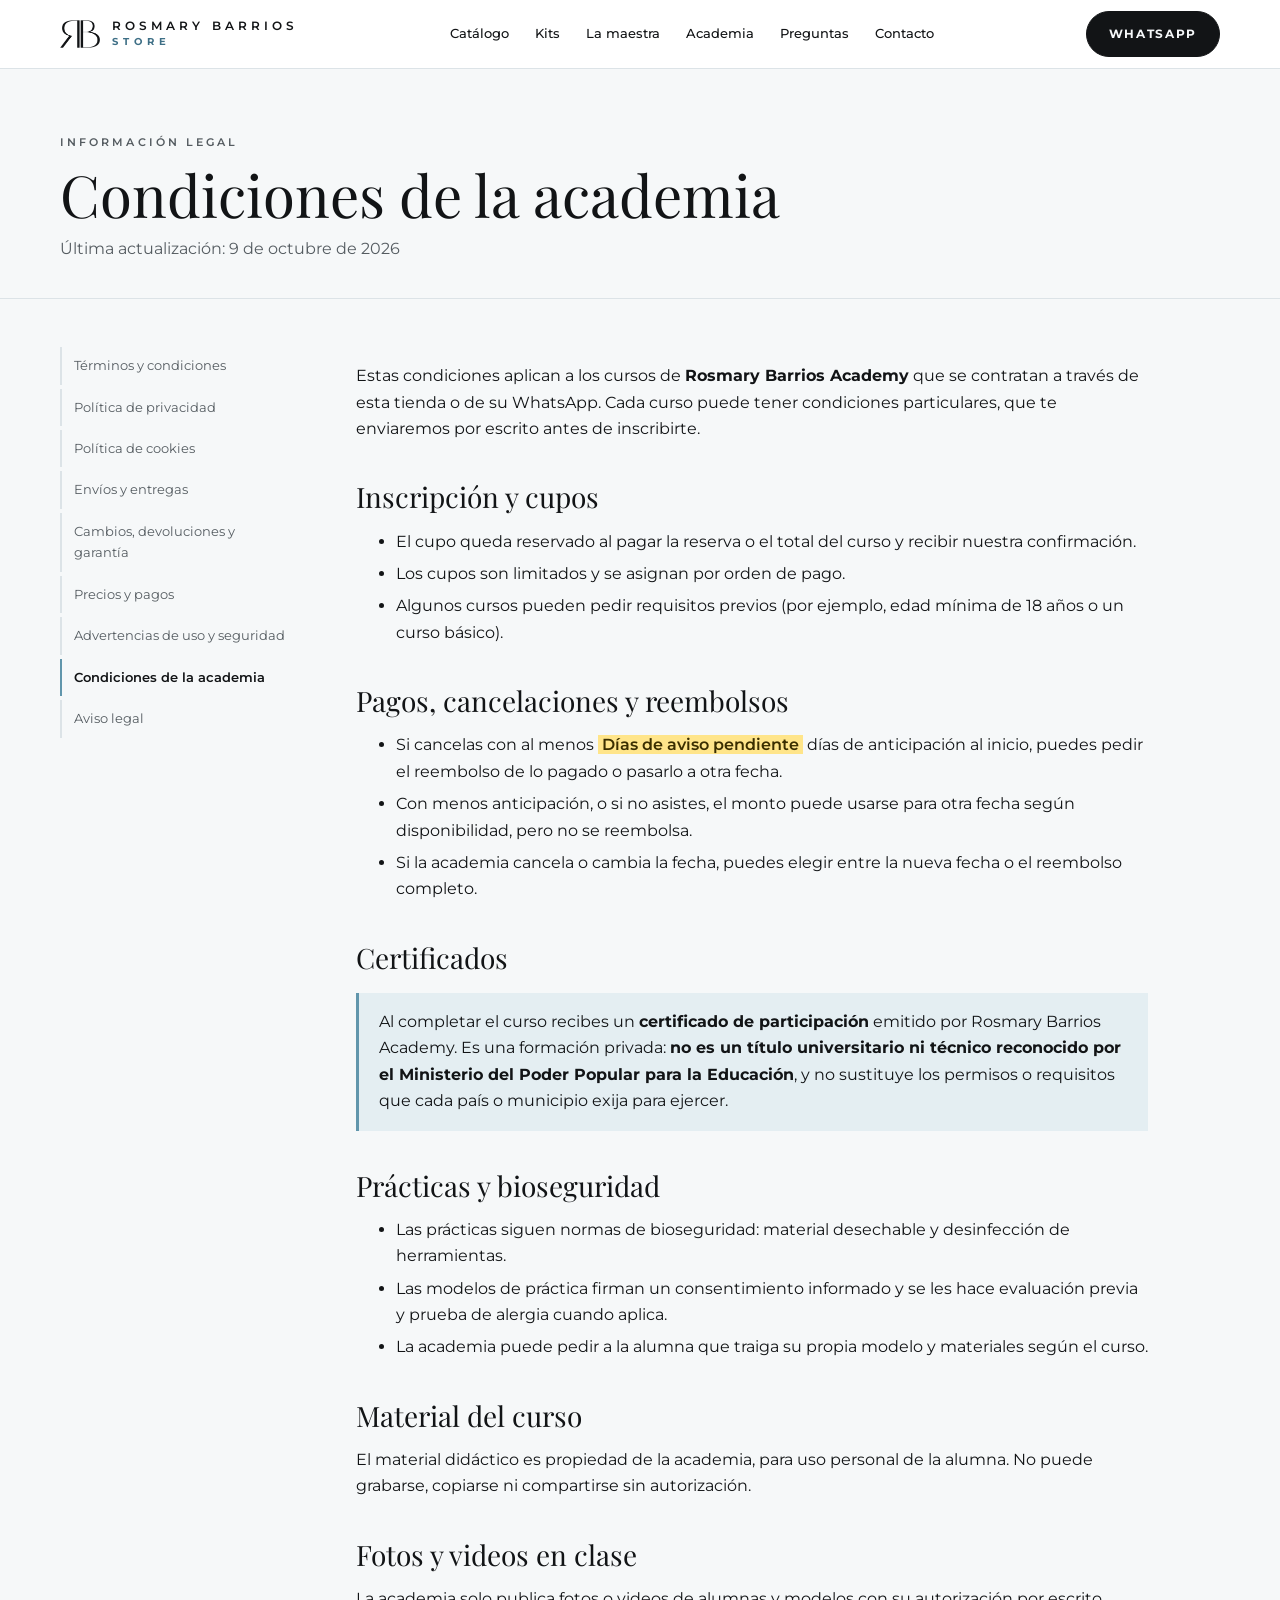
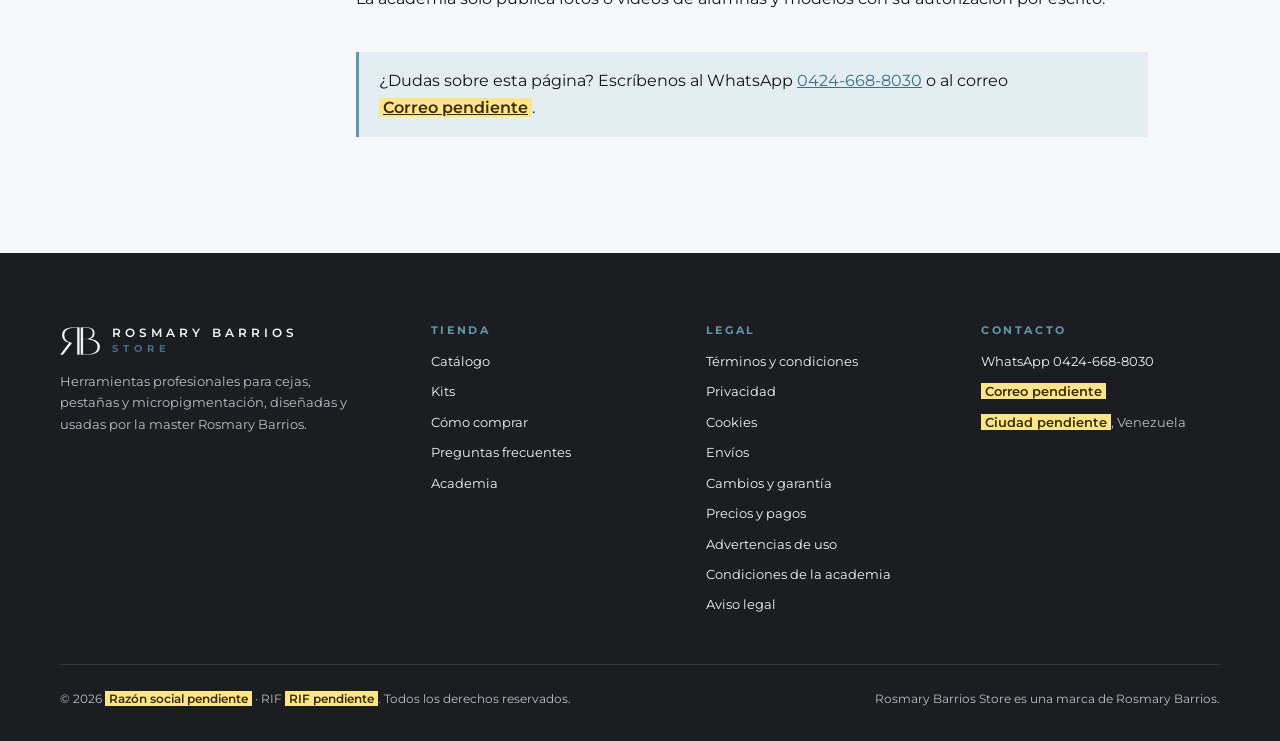
==== legal/academia.html @ 95656ee0 "Rediseño profesional de la tienda con páginas legales Secciones nuevas (kits, academia, preguntas fr" ====
<!doctype html>
<html lang="es-VE">
<head>
<meta charset="utf-8">
<meta name="viewport" content="width=device-width,initial-scale=1,viewport-fit=cover">
<title>Condiciones de la academia · Rosmary Barrios Store</title>
<meta name="description" content="Condiciones de inscripción, pago, cancelación y certificación de Rosmary Barrios Academy.">
<link rel="canonical" href="https://rosmarybarriosstore.vercel.app/legal/academia.html">
<meta name="theme-color" content="#1C1D20">
<link rel="icon" type="image/png" href="../favicon.png">
<link rel="apple-touch-icon" href="../apple-touch-icon.png">
<link rel="preconnect" href="https://fonts.googleapis.com"><link rel="preconnect" href="https://fonts.gstatic.com" crossorigin>
<link rel="stylesheet" href="https://fonts.googleapis.com/css2?family=Montserrat:wght@400;500;600;700&family=Playfair+Display:ital,wght@0,400;0,500;1,400&display=swap">
<link rel="stylesheet" href="../assets/css/site.css">
</head>
<body>
<a class="skip" href="#main">Saltar al contenido</a>
<header class="top"><div class="wrap">
<a class="brand" href="../index.html" aria-label="Rosmary Barrios Store, inicio"><span class="mono" aria-hidden="true"></span><span class="brand-text"><b>ROSMARY BARRIOS</b><small>STORE</small></span></a>
<nav class="menu" aria-label="Secciones"><a href="../index.html#catalogo">Catálogo</a><a href="../index.html#kits">Kits</a><a href="../index.html#maestra">La maestra</a><a href="../index.html#academia">Academia</a><a href="../index.html#preguntas">Preguntas</a><a href="../index.html#contacto">Contacto</a></nav>
<div class="top-actions"><a class="btn btn-solid" href="https://wa.me/584246688030" target="_blank" rel="noopener">WhatsApp</a>
<button type="button" class="icon-btn burger" aria-expanded="false" aria-controls="mobile-nav" aria-label="Abrir menú"><span></span></button></div>
</div></header>
<nav class="mobile-nav" id="mobile-nav" aria-label="Menú"><a href="../index.html#catalogo">Catálogo</a><a href="../index.html#kits">Kits</a><a href="../index.html#maestra">La maestra</a><a href="../index.html#academia">Academia</a><a href="../index.html#preguntas">Preguntas</a><a href="../index.html#contacto">Contacto</a><a href="https://wa.me/584246688030" target="_blank" rel="noopener">WhatsApp</a><p class="mn-foot">0424-668-8030 · Envíos a toda Venezuela</p></nav>
<main id="main">
<div class="legal-hero"><div class="wrap"><p class="eyebrow">Información legal</p><h1>Condiciones de la academia</h1><p>Última actualización: <span data-b="actualizado" data-label="Fecha"></span></p></div></div>
<div class="wrap legal-layout">
<nav class="legal-nav" aria-label="Páginas legales"><a href="terminos.html">Términos y condiciones</a><a href="privacidad.html">Política de privacidad</a><a href="cookies.html">Política de cookies</a><a href="envios.html">Envíos y entregas</a><a href="devoluciones.html">Cambios, devoluciones y garantía</a><a href="pagos.html">Precios y pagos</a><a href="advertencias.html">Advertencias de uso y seguridad</a><a href="academia.html" aria-current="page">Condiciones de la academia</a><a href="aviso-legal.html">Aviso legal</a></nav>
<article class="legal-body">

<p>Estas condiciones aplican a los cursos de <b>Rosmary Barrios Academy</b> que se contratan a través de esta tienda o de su WhatsApp. Cada curso puede tener condiciones particulares, que te enviaremos por escrito antes de inscribirte.</p>
<h2>Inscripción y cupos</h2>
<ul>
<li>El cupo queda reservado al pagar la reserva o el total del curso y recibir nuestra confirmación.</li>
<li>Los cupos son limitados y se asignan por orden de pago.</li>
<li>Algunos cursos pueden pedir requisitos previos (por ejemplo, edad mínima de 18 años o un curso básico).</li>
</ul>
<h2>Pagos, cancelaciones y reembolsos</h2>
<ul>
<li>Si cancelas con al menos <span data-b="diasAcademiaReembolso" data-label="Días de aviso"></span> días de anticipación al inicio, puedes pedir el reembolso de lo pagado o pasarlo a otra fecha.</li>
<li>Con menos anticipación, o si no asistes, el monto puede usarse para otra fecha según disponibilidad, pero no se reembolsa.</li>
<li>Si la academia cancela o cambia la fecha, puedes elegir entre la nueva fecha o el reembolso completo.</li>
</ul>
<h2>Certificados</h2>
<div class="callout"><p style="margin:0">Al completar el curso recibes un <b>certificado de participación</b> emitido por Rosmary Barrios Academy. Es una formación privada: <b>no es un título universitario ni técnico reconocido por el Ministerio del Poder Popular para la Educación</b>, y no sustituye los permisos o requisitos que cada país o municipio exija para ejercer.</p></div>
<h2>Prácticas y bioseguridad</h2>
<ul>
<li>Las prácticas siguen normas de bioseguridad: material desechable y desinfección de herramientas.</li>
<li>Las modelos de práctica firman un consentimiento informado y se les hace evaluación previa y prueba de alergia cuando aplica.</li>
<li>La academia puede pedir a la alumna que traiga su propia modelo y materiales según el curso.</li>
</ul>
<h2>Material del curso</h2>
<p>El material didáctico es propiedad de la academia, para uso personal de la alumna. No puede grabarse, copiarse ni compartirse sin autorización.</p>
<h2>Fotos y videos en clase</h2>
<p>La academia solo publica fotos o videos de alumnas y modelos con su autorización por escrito.</p>

<div class="callout" style="margin-top:40px"><p style="margin:0">¿Dudas sobre esta página? Escríbenos al WhatsApp <a href="https://wa.me/584246688030" target="_blank" rel="noopener">0424-668-8030</a> o al correo <a data-b="correo" data-label="Correo" href="#"></a>.</p></div>
</article>
</div>
</main>
<footer class="site"><div class="wrap">
<div class="fgrid">
<div class="fbrand"><a class="brand" href="../index.html" style="color:var(--studio-ink)"><span class="mono" aria-hidden="true"></span><span><b>ROSMARY BARRIOS</b><small>STORE</small></span></a>
<p>Herramientas profesionales para cejas, pestañas y micropigmentación, diseñadas y usadas por la master Rosmary Barrios.</p></div>
<div><h3>Tienda</h3><ul><li><a href="../index.html#catalogo">Catálogo</a></li><li><a href="../index.html#kits">Kits</a></li><li><a href="../index.html#comprar">Cómo comprar</a></li><li><a href="../index.html#preguntas">Preguntas frecuentes</a></li><li><a href="https://rosmarybarriosacademy.com" target="_blank" rel="noopener">Academia</a></li></ul></div>
<div><h3>Legal</h3><ul><li><a href="../legal/terminos.html">Términos y condiciones</a></li><li><a href="../legal/privacidad.html">Privacidad</a></li><li><a href="../legal/cookies.html">Cookies</a></li><li><a href="../legal/envios.html">Envíos</a></li><li><a href="../legal/devoluciones.html">Cambios y garantía</a></li><li><a href="../legal/pagos.html">Precios y pagos</a></li><li><a href="../legal/advertencias.html">Advertencias de uso</a></li><li><a href="../legal/academia.html">Condiciones de la academia</a></li><li><a href="../legal/aviso-legal.html">Aviso legal</a></li></ul></div>
<div><h3>Contacto</h3><ul><li><a href="https://wa.me/584246688030" target="_blank" rel="noopener">WhatsApp 0424-668-8030</a></li><li><a data-b="correo" data-label="Correo" href="#"></a></li><li data-if="instagram"><a data-b="instagram" href="#"></a></li><li data-if="horario"><span data-b="horario" data-label="Horario"></span></li><li><span data-b="ciudad" data-label="Ciudad"></span>, Venezuela</li></ul></div>
</div>
<div class="flegal"><span>© <span data-year></span> <span data-b="razonSocial" data-label="Razón social"></span> · RIF <span data-b="rif" data-label="RIF"></span>. Todos los derechos reservados.</span><span>Rosmary Barrios Store es una marca de Rosmary Barrios.</span></div>
</div></footer>
<script src="../assets/js/site.js"></script>
</body>
</html>
---- assets/css/site.css ----
/* Rosmary Barrios Store · estilos compartidos (tienda + páginas legales) */
:root {
  --bg: #F6F8F9; --surface: #FFFFFF; --ink: #121416; --muted: #555C61; --line: #DCE3E7;
  --accent: #6196AC; --accent-ink: #3E6F86; --accent-soft: #E4EEF2;
  --studio: #1C1D20; --studio-ink: #F2F4F5; --studio-muted: #B7C1C7; --studio-line: #34373C;
  --display: 'Playfair Display', Georgia, 'Times New Roman', serif;
  --text: 'Montserrat', 'Helvetica Neue', Arial, sans-serif;
  --pill: 999px; --ease: cubic-bezier(.22, 1, .36, 1);
  --header-h: 68px;
}
@media (prefers-color-scheme: dark) { :root:not([data-theme="light"]) {
  --bg: #111315; --surface: #1A1D20; --ink: #EDF1F3; --muted: #A5AFB5; --line: #2B3135;
  --accent: #7AAAC0; --accent-ink: #9CC4D6; --accent-soft: #1F2C33; color-scheme: dark } }
:root[data-theme="dark"] {
  --bg: #111315; --surface: #1A1D20; --ink: #EDF1F3; --muted: #A5AFB5; --line: #2B3135;
  --accent: #7AAAC0; --accent-ink: #9CC4D6; --accent-soft: #1F2C33; color-scheme: dark }

* { box-sizing: border-box }
[hidden] { display: none !important }
html { scroll-behavior: smooth; scroll-padding-top: calc(var(--header-h) + 12px); -webkit-text-size-adjust: 100% }
body { background: var(--bg); color: var(--ink); font-family: var(--text); font-size: 16px; line-height: 1.65; margin: 0; overflow-x: hidden }
img, video { max-width: 100%; display: block }
.wrap { max-width: 1200px; margin: 0 auto; padding-inline: 20px }
h1, h2, h3 { font-family: var(--display); font-weight: 400; text-wrap: balance; margin: 0; line-height: 1.08 }
p { text-wrap: pretty }
a { color: var(--accent-ink) }
:focus-visible { outline: 2px solid var(--accent); outline-offset: 3px }
.eyebrow { font-size: 11px; font-weight: 600; letter-spacing: .28em; text-transform: uppercase; color: var(--accent-ink); margin: 0 }
.skip { position: absolute; left: 12px; top: -60px; z-index: 100; background: var(--ink); color: var(--bg); padding: 10px 16px; border-radius: var(--pill) }
.skip:focus { top: 12px }
.sr-only { position: absolute; width: 1px; height: 1px; overflow: hidden; clip: rect(0 0 0 0); white-space: nowrap }
.mono { display: inline-block; width: 40px; height: 28px; background: currentColor;
  -webkit-mask: url(../img/logo-rb.png) center/contain no-repeat; mask: url(../img/logo-rb.png) center/contain no-repeat }

/* botones */
.btn { --mx: 0px; --my: 0px; font: 700 12px/1 var(--text); letter-spacing: .14em; text-transform: uppercase; border-radius: var(--pill);
  padding: 15px 22px; border: 1.5px solid var(--ink); background: transparent; color: var(--ink); cursor: pointer; text-decoration: none;
  display: inline-flex; align-items: center; justify-content: center; gap: 10px; min-height: 46px; position: relative; overflow: hidden; isolation: isolate;
  transform: translate(var(--mx), var(--my)); transition: transform .35s var(--ease), background .25s, color .25s, border-color .25s }
.btn::before { content: ""; position: absolute; inset: 0; z-index: -1; background: var(--accent); transform: translateY(101%); transition: transform .45s var(--ease) }
.btn:hover::before { transform: translateY(0) }
.btn:hover { color: #0E1418; border-color: var(--accent) }
.btn-solid { background: var(--ink); color: var(--bg); border-color: var(--ink) }
.btn-accent { background: var(--accent); border-color: var(--accent); color: #0E1418 }
.btn-accent::before { background: var(--studio-ink) }
.btn-light { border-color: rgba(242,244,245,.7); color: var(--studio-ink) }
.btn[aria-disabled="true"], .btn:disabled { opacity: .45; pointer-events: none }
.btn .arrow { transition: transform .35s var(--ease) }
.btn:hover .arrow { transform: translateX(4px) }

/* barra de anuncios */
.announce { background: var(--studio); color: var(--studio-muted); font-size: 11px; font-weight: 600; letter-spacing: .2em; text-transform: uppercase; overflow: hidden; white-space: nowrap; height: 34px; display: flex; align-items: center }
.announce .track { display: inline-flex; gap: 48px; padding-left: 48px; animation: marquee 32s linear infinite }
.announce span::before { content: "✦"; color: var(--accent); margin-right: 48px }

/* encabezado */
header.top { position: sticky; top: 0; z-index: 50; transition: background .35s, box-shadow .35s, backdrop-filter .35s; background: var(--surface); border-bottom: 1px solid var(--line) }
header.top.scrolled { background: color-mix(in srgb, var(--surface) 78%, transparent); -webkit-backdrop-filter: saturate(160%) blur(14px); backdrop-filter: saturate(160%) blur(14px); box-shadow: 0 8px 30px rgba(10,20,30,.08) }
.top .wrap { display: flex; align-items: center; justify-content: space-between; gap: 16px; height: var(--header-h); transition: height .35s var(--ease) }
.top.scrolled .wrap { height: 58px }
.brand { display: flex; align-items: center; gap: 12px; text-decoration: none; color: var(--ink) }
.brand b { display: block; font-size: 12px; font-weight: 600; letter-spacing: .34em; line-height: 1.35 }
.brand small { display: block; font-size: 10px; font-weight: 700; letter-spacing: .5em; color: var(--accent-ink) }
nav.menu { display: flex; gap: 26px; font-size: 13px; font-weight: 500 }
nav.menu a { color: var(--ink); text-decoration: none; position: relative; padding-block: 6px }
nav.menu a::after { content: ""; position: absolute; left: 0; right: 0; bottom: 0; height: 1px; background: var(--accent-ink); transform: scaleX(0); transform-origin: right; transition: transform .4s var(--ease) }
nav.menu a:hover::after, nav.menu a[aria-current="true"]::after { transform: scaleX(1); transform-origin: left }
.top-actions { display: flex; align-items: center; gap: 8px }
.icon-btn { width: 46px; height: 46px; border-radius: 50%; border: 1px solid var(--line); background: transparent; color: var(--ink); cursor: pointer; display: inline-grid; place-items: center; position: relative; transition: border-color .25s, background .25s }
.icon-btn:hover { border-color: var(--accent); background: var(--accent-soft) }
.icon-btn svg { width: 20px; height: 20px }
.badge { position: absolute; top: -4px; right: -4px; min-width: 20px; height: 20px; padding: 0 5px; border-radius: 10px; background: var(--accent); color: #0E1418; font-size: 11px; font-weight: 700; display: grid; place-items: center; font-variant-numeric: tabular-nums }
.badge.bump { animation: bump .5s var(--ease) }
.burger { display: none }
.burger span, .burger span::before, .burger span::after { display: block; width: 18px; height: 1.5px; background: currentColor; position: relative; transition: transform .35s var(--ease), opacity .2s }
.burger span::before, .burger span::after { content: ""; position: absolute; left: 0 }
.burger span::before { top: -6px } .burger span::after { top: 6px }
.burger[aria-expanded="true"] span { background: transparent }
.burger[aria-expanded="true"] span::before { transform: translateY(6px) rotate(45deg) }
.burger[aria-expanded="true"] span::after { transform: translateY(-6px) rotate(-45deg) }

/* menú móvil */
.mobile-nav { position: fixed; inset: 0; z-index: 45; background: var(--studio); color: var(--studio-ink); padding: calc(var(--header-h) + 34px) 28px 40px; display: flex; flex-direction: column; gap: 6px;
  clip-path: circle(0% at calc(100% - 44px) 50px); transition: clip-path .7s var(--ease); visibility: hidden }
.mobile-nav.open { clip-path: circle(150% at calc(100% - 44px) 50px); visibility: visible }
.mobile-nav a { font-family: var(--display); font-size: 38px; color: var(--studio-ink); text-decoration: none; opacity: 0; transform: translateY(24px); transition: opacity .5s, transform .6s var(--ease) }
.mobile-nav.open a { opacity: 1; transform: none }
.mobile-nav.open a:nth-child(2) { transition-delay: .06s } .mobile-nav.open a:nth-child(3) { transition-delay: .12s }
.mobile-nav.open a:nth-child(4) { transition-delay: .18s } .mobile-nav.open a:nth-child(5) { transition-delay: .24s }
.mobile-nav.open a:nth-child(6) { transition-delay: .3s } .mobile-nav.open a:nth-child(7) { transition-delay: .36s }
.mobile-nav .mn-foot { margin-top: auto; color: var(--studio-muted); font-size: 13px }

/* secciones */
section.block { padding-block: clamp(64px, 9vw, 120px) }
.bhead { display: flex; flex-wrap: wrap; align-items: end; justify-content: space-between; gap: 20px; margin-bottom: 36px }
.bhead h2, .h2 { font-size: clamp(34px, 4.6vw, 58px); margin-top: 10px }
.bhead p.intro { max-width: 52ch; color: var(--muted); margin: 14px 0 0 }
.dark { background: var(--studio); color: var(--studio-ink) }
.dark .eyebrow { color: var(--accent) }
.dark p { color: var(--studio-muted) }

/* animaciones de entrada */
.reveal { opacity: 0; transform: translateY(34px); transition: opacity .9s var(--ease), transform 1s var(--ease); transition-delay: var(--d, 0s) }
.reveal.in { opacity: 1; transform: none }
.mask-line { display: block; overflow: hidden; padding-bottom: .08em }
.mask-line > span { display: inline-block; transform: translateY(110%); transition: transform 1.1s var(--ease); transition-delay: var(--d, 0s) }
.in .mask-line > span, .mask-line.in > span { transform: none }

/* utilidades */
.shine { position: relative; overflow: hidden }
.shine::after { content: ""; position: absolute; inset: -20%; background: linear-gradient(115deg, transparent 40%, rgba(255,255,255,.55) 50%, transparent 60%); transform: translateX(-120%); pointer-events: none }
.shine:hover::after { transform: translateX(120%); transition: transform 1.1s var(--ease) }

/* pie de página */
footer.site { background: var(--studio); color: var(--studio-muted); font-size: 13px; padding-top: 72px }
footer.site a { color: var(--studio-ink); text-decoration: none }
footer.site a:hover { color: var(--accent) }
.fgrid { display: grid; grid-template-columns: 1.4fr 1fr 1fr 1fr; gap: 36px; padding-bottom: 48px; border-bottom: 1px solid var(--studio-line) }
.fgrid h3 { font-family: var(--text); font-size: 11px; font-weight: 700; letter-spacing: .24em; text-transform: uppercase; color: var(--accent); margin-bottom: 14px }
.fgrid ul { list-style: none; margin: 0; padding: 0; display: grid; gap: 9px }
.fbrand { color: var(--studio-ink) }
.fbrand p { color: var(--studio-muted); max-width: 34ch }
.flegal { padding-block: 24px 32px; display: flex; flex-wrap: wrap; gap: 8px 24px; justify-content: space-between; font-size: 12px }
.fill-me, footer.site .fill-me, a.fill-me { background: #FFE58A; color: #3A2E00 !important; padding: 0 4px; font-weight: 600 }

/* WhatsApp flotante */
.wa-float { position: fixed; right: 18px; bottom: calc(18px + env(safe-area-inset-bottom, 0px)); z-index: 35; display: flex; align-items: center; gap: 10px }
.wa-float a.fab { width: 58px; height: 58px; border-radius: 50%; background: #25D366; color: #fff; display: grid; place-items: center; box-shadow: 0 10px 30px rgba(0,0,0,.25); transition: transform .3s var(--ease) }
.wa-float a.fab:hover { transform: scale(1.07) }
.wa-float a.fab svg { width: 30px; height: 30px }
.wa-float a.fab::after { content: ""; position: absolute; width: 58px; height: 58px; border-radius: 50%; border: 2px solid #25D366; animation: ping 2.6s var(--ease) infinite; pointer-events: none }
.wa-bubble { background: var(--surface); color: var(--ink); border: 1px solid var(--line); padding: 10px 14px; border-radius: 16px 16px 4px 16px; font-size: 13px; box-shadow: 0 10px 30px rgba(0,0,0,.12); max-width: 220px; opacity: 0; transform: translateY(8px) scale(.96); transition: opacity .4s, transform .5s var(--ease); pointer-events: none }
.wa-bubble.show { opacity: 1; transform: none; pointer-events: auto }
.wa-bubble button { background: none; border: 0; color: var(--muted); cursor: pointer; font-size: 16px; padding: 0 0 0 6px; vertical-align: middle }

/* cursor personalizado (solo computadoras) */
.cursor-dot, .cursor-ring { position: fixed; left: 0; top: 0; pointer-events: none; z-index: 200; border-radius: 50%; translate: -50% -50% }
.cursor-dot { width: 6px; height: 6px; background: var(--accent) }
.cursor-ring { width: 34px; height: 34px; border: 1.5px solid var(--accent); transition: width .35s var(--ease), height .35s var(--ease), background .35s, opacity .3s; mix-blend-mode: normal }
.cursor-ring.big { width: 74px; height: 74px; background: color-mix(in srgb, var(--accent) 16%, transparent) }
.cursor-ring.hide, .cursor-dot.hide { opacity: 0 }

@keyframes marquee { to { transform: translateX(-50%) } }
@keyframes bump { 30% { transform: scale(1.35) } 60% { transform: scale(.9) } }
@keyframes ping { 0% { transform: scale(1); opacity: .7 } 80%, 100% { transform: scale(1.6); opacity: 0 } }

@media (max-width: 960px) {
  nav.menu { display: none }
  .burger { display: inline-grid }
  .fgrid { grid-template-columns: 1fr 1fr }
  .fbrand { grid-column: 1 / -1 }
  .top-actions .btn { display: none }
}
@media (max-width: 480px) { .brand-text { display: none } .fgrid { grid-template-columns: 1fr } }

/* páginas legales */
.legal-hero { padding-block: 64px 36px; border-bottom: 1px solid var(--line) }
.legal-hero h1 { font-size: clamp(36px, 5vw, 58px); margin: 12px 0 10px }
.legal-hero p { color: var(--muted); margin: 0 }
.legal-layout { display: grid; grid-template-columns: 240px 1fr; gap: 56px; padding-block: 48px 96px }
.legal-nav { position: sticky; top: calc(var(--header-h) + 24px); align-self: start; display: grid; gap: 4px; font-size: 13px }
.legal-nav a { color: var(--muted); text-decoration: none; padding: 8px 12px; border-left: 2px solid var(--line) }
.legal-nav a[aria-current="page"] { color: var(--ink); border-color: var(--accent); font-weight: 600 }
.legal-body { max-width: 72ch }
.legal-body h2 { font-size: 28px; margin: 40px 0 12px }
.legal-body h2:first-child { margin-top: 0 }
.legal-body h3 { font-family: var(--text); font-size: 15px; font-weight: 700; margin: 24px 0 8px }
.legal-body li { margin-bottom: 6px }
.legal-body .callout { background: var(--accent-soft); border-left: 3px solid var(--accent); padding: 16px 20px; margin: 20px 0 }
.legal-body .warn { background: color-mix(in srgb, #E8A33A 14%, var(--surface)); border-left-color: #E8A33A }
.legal-body table { border-collapse: collapse; width: 100%; font-size: 14px }
.legal-body td, .legal-body th { border-bottom: 1px solid var(--line); padding: 10px 8px; text-align: left; vertical-align: top }
@media (max-width: 860px) { .legal-layout { grid-template-columns: 1fr; gap: 28px } .legal-nav { position: static; grid-auto-flow: column; overflow-x: auto; grid-auto-columns: max-content } }

@media (prefers-reduced-motion: reduce) {
  html { scroll-behavior: auto }
  *, *::before, *::after { animation-duration: .01ms !important; animation-iteration-count: 1 !important; transition-duration: .01ms !important; transition-delay: 0s !important }
  .reveal { opacity: 1; transform: none }
  .mask-line > span { transform: none }
  .btn { transform: none }
}
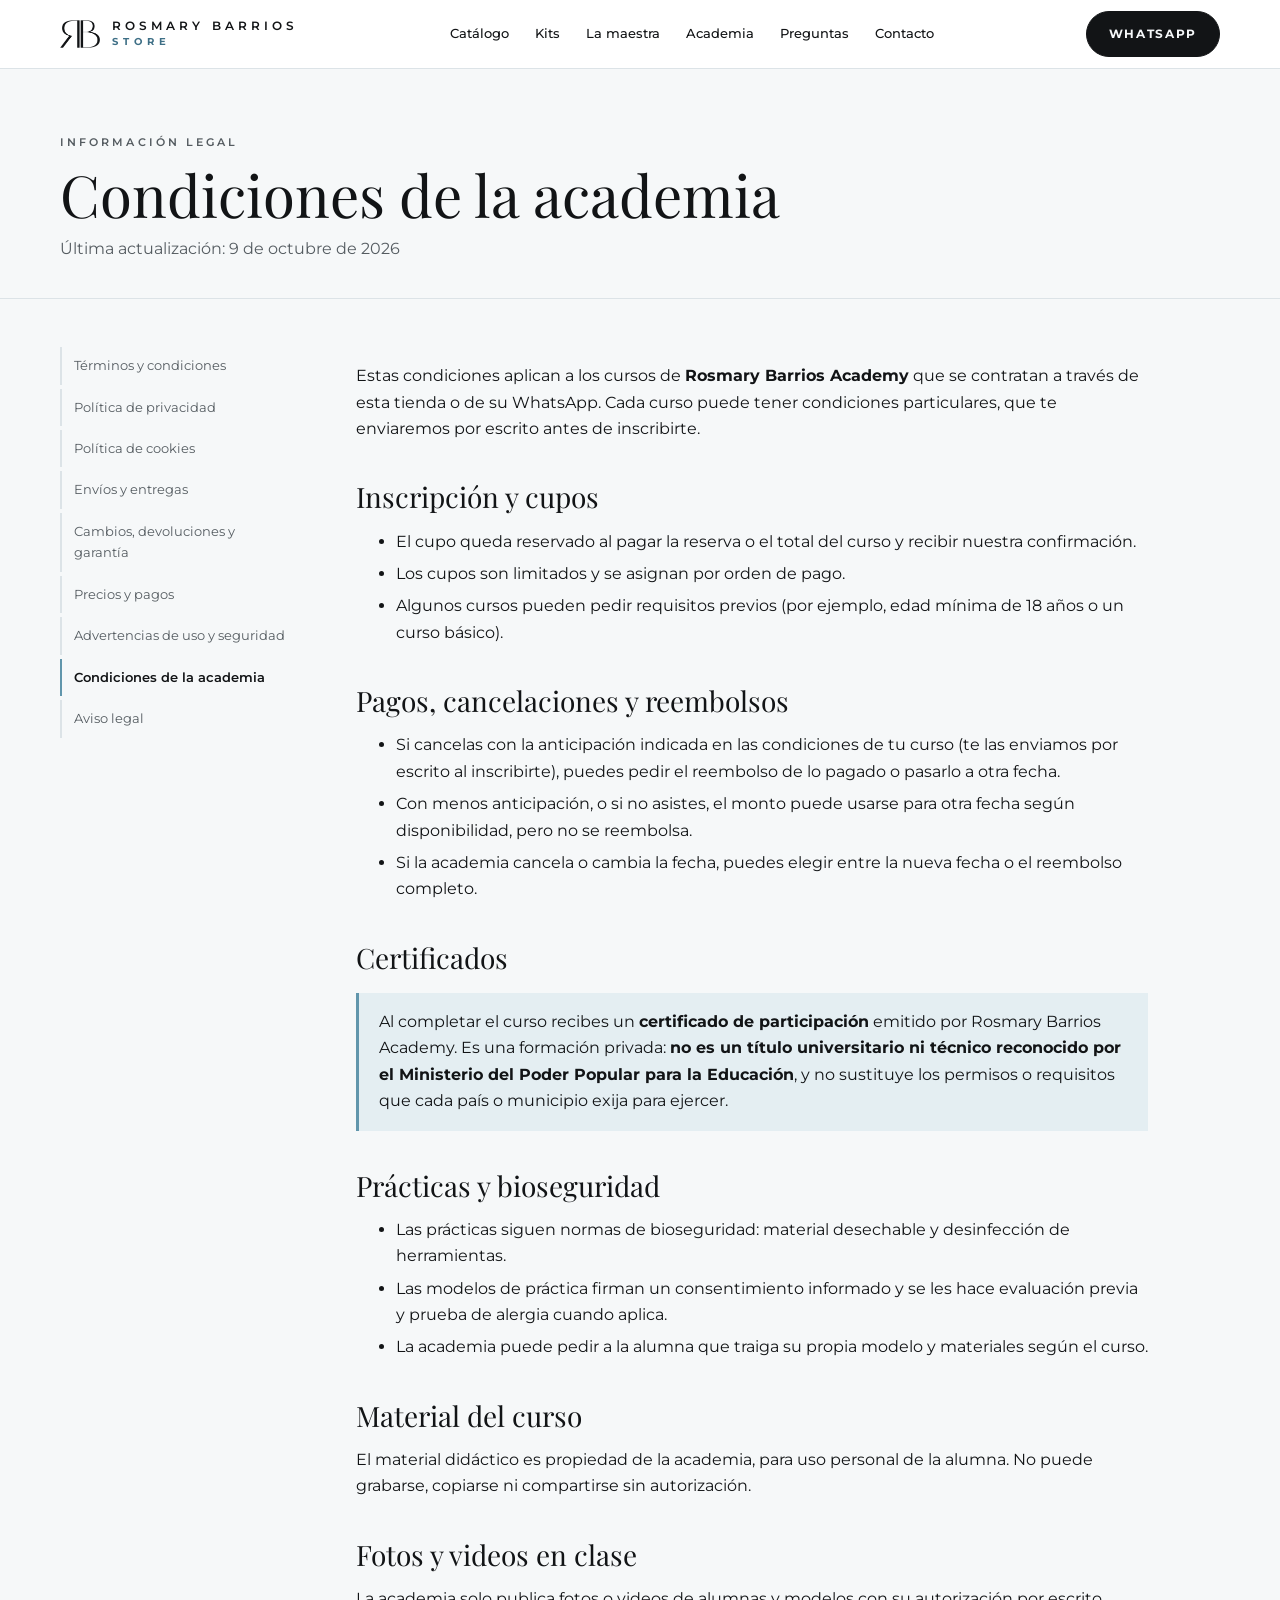
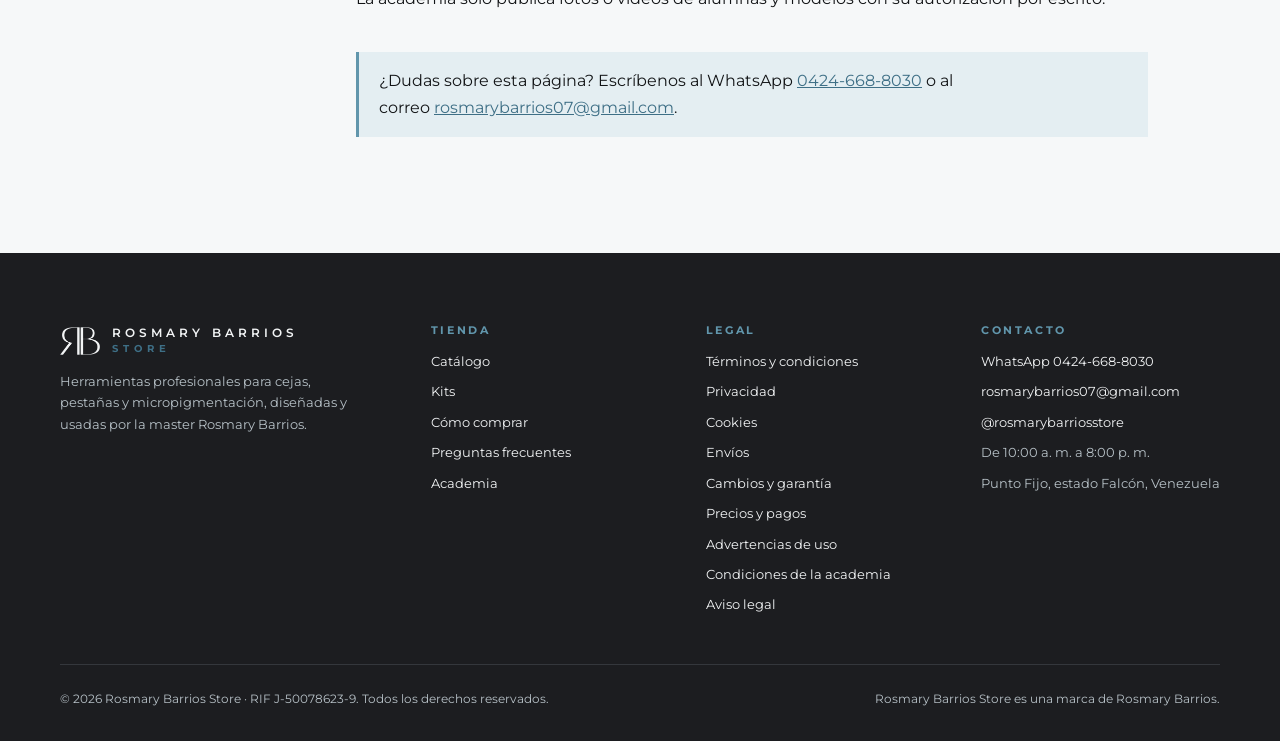
==== commit f071bedf: "Agregar RIF, dirección, correo, horario e Instagram de la tienda Co-Authored-By: Claude Opus 5.5 (1M" ====
--- a/legal/academia.html
+++ b/legal/academia.html
@@ -37,7 +37,7 @@
 </ul>
 <h2>Pagos, cancelaciones y reembolsos</h2>
 <ul>
-<li>Si cancelas con al menos <span data-b="diasAcademiaReembolso" data-label="Días de aviso"></span> días de anticipación al inicio, puedes pedir el reembolso de lo pagado o pasarlo a otra fecha.</li>
+<li>Si cancelas con la anticipación indicada en las condiciones de tu curso (te las enviamos por escrito al inscribirte), puedes pedir el reembolso de lo pagado o pasarlo a otra fecha.</li>
 <li>Con menos anticipación, o si no asistes, el monto puede usarse para otra fecha según disponibilidad, pero no se reembolsa.</li>
 <li>Si la academia cancela o cambia la fecha, puedes elegir entre la nueva fecha o el reembolso completo.</li>
 </ul>
